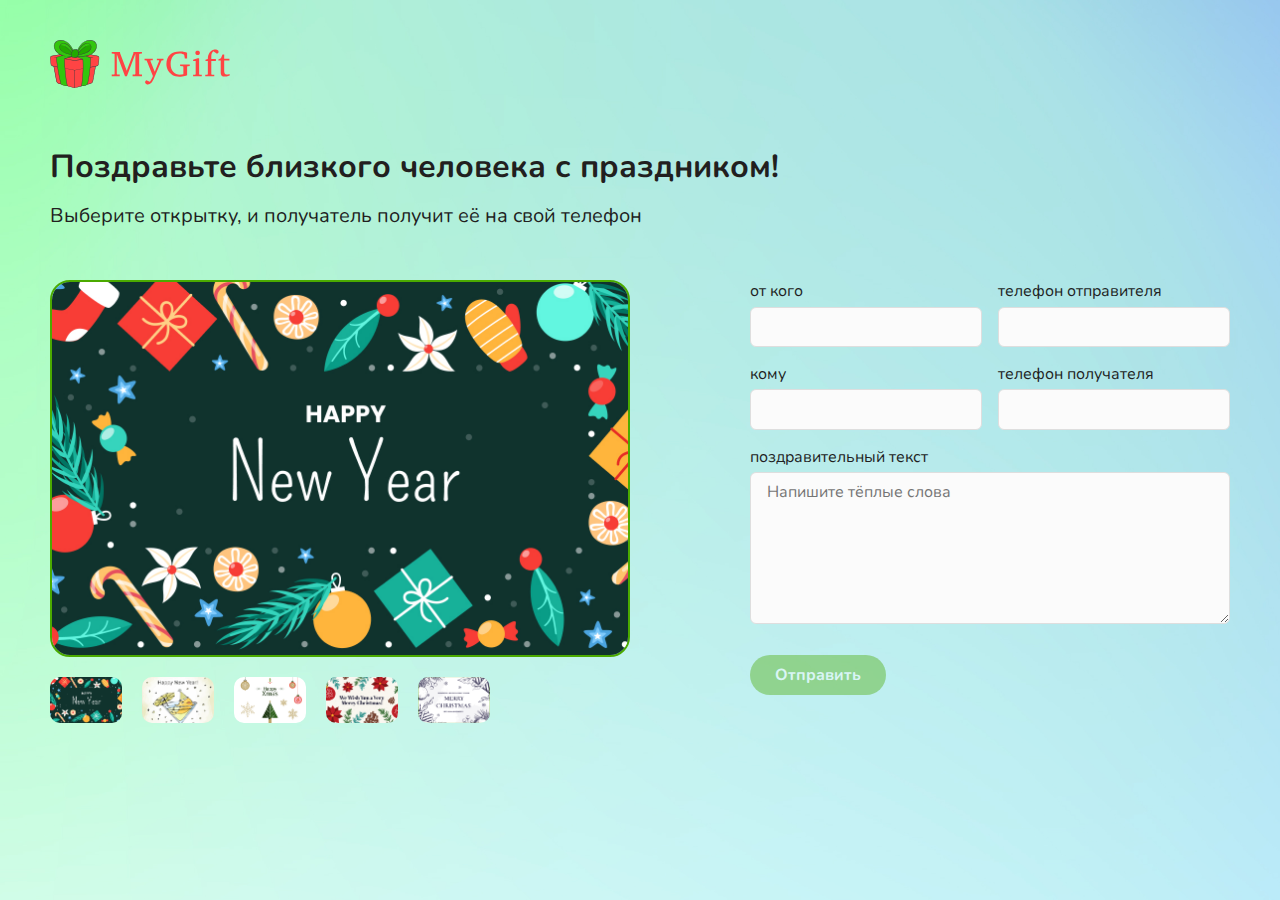
==== index.html @ 2592b5cb "first commit" ====
<!DOCTYPE html>
<html lang="ru">

<head>
  <meta charset="UTF-8">
  <meta name="viewport" content="width=device-width, initial-scale=1.0">

  <link rel="apple-touch-icon" sizes="180x180" href="./img/favicons/apple-touch-icon.png">
  <link rel="icon" type="image/png" sizes="32x32" href="./img/favicons/favicon-32x32.png">
  <link rel="icon" type="image/png" sizes="16x16" href="./img/favicons/favicon-16x16.png">
  <link rel="manifest" href="./img/favicons/site.webmanifest">
  <link rel="mask-icon" href="./img/favicons/safari-pinned-tab.svg" color="#5bbad5">
  <link rel="shortcut icon" href="./img/favicons/favicon.ico">
  <meta name="msapplication-TileColor" content="#da532c">
  <meta name="msapplication-config" content="./img/favicons/browserconfig.xml">
  <meta name="theme-color" content="#ffffff">

  <title>MyGift</title>

  <link href="./libs/swiper/swiper-bundle.min.css" rel="stylesheet">
  <link href="./css/index.css" rel="stylesheet">

  <script src="./libs/swiper/swiper-bundle.min.js" defer></script>
</head>

<body class="body body_gift">
  <header class="header">
    <div class="container">
      <img class="header__logo" src="./img/logo.svg" alt="Логотип проекта MyGift" width="180" height="48">
    </div>
  </header>

  <main class="main-content">
    <section class="gift">
      <div class="container">
        <h1 class="gift__title">Поздравьте близкого человека с праздником!</h1>

        <p class="gift__description">Выберите открытку, и получатель получит её на свой телефон</p>

        <div class="gift__wrapper">
          <div class="gift__card">
            <!-- Основной слайдер -->
            <div class="gift__slider gift__slider_card swiper">
              <!-- Движущаяся часть слайдера -->
              <div class="gift__wrapper swiper-wrapper">
                <!-- Слайд -->
                <div class="gift__card-slide swiper-slide">
                  <img class="gift__card-image" src="./img/cards/card-01.jpg" alt="Открытка № 1">
                </div>
                <div class="gift__card-slide swiper-slide">
                  <img class="gift__card-image" src="./img/cards/card-02.jpg" alt="Открытка № 2">
                </div>
                <div class="gift__card-slide swiper-slide">
                  <img class="gift__card-image" src="./img/cards/card-03.jpg" alt="Открытка № 3">
                </div>
                <div class="gift__card-slide swiper-slide">
                  <img class="gift__card-image" src="./img/cards/card-04.jpg" alt="Открытка № 4">
                </div>
                <div class="gift__card-slide swiper-slide">
                  <img class="gift__card-image" src="./img/cards/card-05.jpg" alt="Открытка № 5">
                </div>
              </div>
            </div>
            
            <!-- Слайдер с миниатюрами -->
            <div class="gift__slider gift__slider_thubms swiper">
              <!-- Движущаяся часть слайдера -->
              <div class="gift__wrapper swiper-wrapper">
                <!-- Слайд -->
                <div class="gift__thumb-slide swiper-slide">
                  <img class="gift__thumb-image" src="./img/cards/card-01.jpg" alt="Открытка № 1">
                </div>
                <div class="gift__thumb-slide swiper-slide">
                  <img class="gift__thumb-image" src="./img/cards/card-02.jpg" alt="Открытка № 2">
                </div>
                <div class="gift__thumb-slide swiper-slide">
                  <img class="gift__thumb-image" src="./img/cards/card-03.jpg" alt="Открытка № 3">
                </div>
                <div class="gift__thumb-slide swiper-slide">
                  <img class="gift__thumb-image" src="./img/cards/card-04.jpg" alt="Открытка № 4">
                </div>
                <div class="gift__thumb-slide swiper-slide">
                  <img class="gift__thumb-image" src="./img/cards/card-05.jpg" alt="Открытка № 5">
                </div>
              </div>
            </div>            
          </div>

          <form class="gift__form form">
            <label class="form__label">
              <span class="form__label-text">от кого</span>
              <input class="form__field" type="text" name="sender_name">
            </label>
            <label class="form__label">
              <span class="form__label-text">телефон отправителя</span>
              <input class="form__field" type="text" name="sender_phone">
            </label>
            <label class="form__label">
              <span class="form__label-text">кому</span>
              <input class="form__field" type="text" name="recipient_name">
            </label>
            <label class="form__label">
              <span class="form__label-text">телефон получателя</span>
              <input class="form__field" type="text" name="recipient_phone">
            </label>
            <label class="form__label form__label_textarea">
              <span class="form__label-text">поздравительный текст</span>
              <textarea class="form__field form__field_textarea" name="message" rows="6" placeholder="Напишите тёплые слова"></textarea>
            </label>

            <button class="form__btn" type="submit" disabled>Отправить</button>
          </form>
        </div>
      </div>
    </section>
  </main>
</body>

</html>
---- css/index.css ----
@charset "UTF-8";
/*! normalize.css v8.0.1 | MIT License | github.com/necolas/normalize.css */
/* Document
   ========================================================================== */
/**
 * 1. Correct the line height in all browsers.
 * 2. Prevent adjustments of font size after orientation changes in iOS.
 */
html {
  line-height: 1.15; /* 1 */
  -webkit-text-size-adjust: 100%; /* 2 */
}

/* Sections
   ========================================================================== */
/**
 * Remove the margin in all browsers.
 */
body {
  margin: 0;
}

/**
 * Render the `main` element consistently in IE.
 */
main {
  display: block;
}

/**
 * Correct the font size and margin on `h1` elements within `section` and
 * `article` contexts in Chrome, Firefox, and Safari.
 */
h1 {
  font-size: 2em;
  margin: 0.67em 0;
}

/* Grouping content
   ========================================================================== */
/**
 * 1. Add the correct box sizing in Firefox.
 * 2. Show the overflow in Edge and IE.
 */
hr {
  -webkit-box-sizing: content-box;
          box-sizing: content-box; /* 1 */
  height: 0; /* 1 */
  overflow: visible; /* 2 */
}

/**
 * 1. Correct the inheritance and scaling of font size in all browsers.
 * 2. Correct the odd `em` font sizing in all browsers.
 */
pre {
  font-family: monospace, monospace; /* 1 */
  font-size: 1em; /* 2 */
}

/* Text-level semantics
   ========================================================================== */
/**
 * Remove the gray background on active links in IE 10.
 */
a {
  background-color: transparent;
}

/**
 * 1. Remove the bottom border in Chrome 57-
 * 2. Add the correct text decoration in Chrome, Edge, IE, Opera, and Safari.
 */
abbr[title] {
  border-bottom: none; /* 1 */
  text-decoration: underline; /* 2 */
  -webkit-text-decoration: underline dotted;
          text-decoration: underline dotted; /* 2 */
}

/**
 * Add the correct font weight in Chrome, Edge, and Safari.
 */
b,
strong {
  font-weight: bolder;
}

/**
 * 1. Correct the inheritance and scaling of font size in all browsers.
 * 2. Correct the odd `em` font sizing in all browsers.
 */
code,
kbd,
samp {
  font-family: monospace, monospace; /* 1 */
  font-size: 1em; /* 2 */
}

/**
 * Add the correct font size in all browsers.
 */
small {
  font-size: 80%;
}

/**
 * Prevent `sub` and `sup` elements from affecting the line height in
 * all browsers.
 */
sub,
sup {
  font-size: 75%;
  line-height: 0;
  position: relative;
  vertical-align: baseline;
}

sub {
  bottom: -0.25em;
}

sup {
  top: -0.5em;
}

/* Embedded content
   ========================================================================== */
/**
 * Remove the border on images inside links in IE 10.
 */
img {
  border-style: none;
}

/* Forms
   ========================================================================== */
/**
 * 1. Change the font styles in all browsers.
 * 2. Remove the margin in Firefox and Safari.
 */
button,
input,
optgroup,
select,
textarea {
  font-family: inherit; /* 1 */
  font-size: 100%; /* 1 */
  line-height: 1.15; /* 1 */
  margin: 0; /* 2 */
}

/**
 * Show the overflow in IE.
 * 1. Show the overflow in Edge.
 */
button,
input { /* 1 */
  overflow: visible;
}

/**
 * Remove the inheritance of text transform in Edge, Firefox, and IE.
 * 1. Remove the inheritance of text transform in Firefox.
 */
button,
select { /* 1 */
  text-transform: none;
}

/**
 * Correct the inability to style clickable types in iOS and Safari.
 */
button,
[type=button],
[type=reset],
[type=submit] {
  -webkit-appearance: button;
}

/**
 * Remove the inner border and padding in Firefox.
 */
button::-moz-focus-inner,
[type=button]::-moz-focus-inner,
[type=reset]::-moz-focus-inner,
[type=submit]::-moz-focus-inner {
  border-style: none;
  padding: 0;
}

/**
 * Restore the focus styles unset by the previous rule.
 */
button:-moz-focusring,
[type=button]:-moz-focusring,
[type=reset]:-moz-focusring,
[type=submit]:-moz-focusring {
  outline: 1px dotted ButtonText;
}

/**
 * Correct the padding in Firefox.
 */
fieldset {
  padding: 0.35em 0.75em 0.625em;
}

/**
 * 1. Correct the text wrapping in Edge and IE.
 * 2. Correct the color inheritance from `fieldset` elements in IE.
 * 3. Remove the padding so developers are not caught out when they zero out
 *    `fieldset` elements in all browsers.
 */
legend {
  -webkit-box-sizing: border-box;
          box-sizing: border-box; /* 1 */
  color: inherit; /* 2 */
  display: table; /* 1 */
  max-width: 100%; /* 1 */
  padding: 0; /* 3 */
  white-space: normal; /* 1 */
}

/**
 * Add the correct vertical alignment in Chrome, Firefox, and Opera.
 */
progress {
  vertical-align: baseline;
}

/**
 * Remove the default vertical scrollbar in IE 10+.
 */
textarea {
  overflow: auto;
}

/**
 * 1. Add the correct box sizing in IE 10.
 * 2. Remove the padding in IE 10.
 */
[type=checkbox],
[type=radio] {
  -webkit-box-sizing: border-box;
          box-sizing: border-box; /* 1 */
  padding: 0; /* 2 */
}

/**
 * Correct the cursor style of increment and decrement buttons in Chrome.
 */
[type=number]::-webkit-inner-spin-button,
[type=number]::-webkit-outer-spin-button {
  height: auto;
}

/**
 * 1. Correct the odd appearance in Chrome and Safari.
 * 2. Correct the outline style in Safari.
 */
[type=search] {
  -webkit-appearance: textfield; /* 1 */
  outline-offset: -2px; /* 2 */
}

/**
 * Remove the inner padding in Chrome and Safari on macOS.
 */
[type=search]::-webkit-search-decoration {
  -webkit-appearance: none;
}

/**
 * 1. Correct the inability to style clickable types in iOS and Safari.
 * 2. Change font properties to `inherit` in Safari.
 */
::-webkit-file-upload-button {
  -webkit-appearance: button; /* 1 */
  font: inherit; /* 2 */
}

/* Interactive
   ========================================================================== */
/*
 * Add the correct display in Edge, IE 10+, and Firefox.
 */
details {
  display: block;
}

/*
 * Add the correct display in all browsers.
 */
summary {
  display: list-item;
}

/* Misc
   ========================================================================== */
/**
 * Add the correct display in IE 10+.
 */
template {
  display: none;
}

/**
 * Add the correct display in IE 10.
 */
[hidden] {
  display: none;
}

/* nunito-regular - cyrillic_latin */
@font-face {
  font-display: swap; /* Check https://developer.mozilla.org/en-US/docs/Web/CSS/@font-face/font-display for other options. */
  font-family: "Nunito";
  font-style: normal;
  font-weight: 400;
  src: url("../fonts/nunito-v26-cyrillic_latin-regular.woff2") format("woff2"); /* Chrome 36+, Opera 23+, Firefox 39+, Safari 12+, iOS 10+ */
}
/* nunito-700 - cyrillic_latin */
@font-face {
  font-display: swap; /* Check https://developer.mozilla.org/en-US/docs/Web/CSS/@font-face/font-display for other options. */
  font-family: "Nunito";
  font-style: normal;
  font-weight: 700;
  src: url("../fonts/nunito-v26-cyrillic_latin-700.woff2") format("woff2"); /* Chrome 36+, Opera 23+, Firefox 39+, Safari 12+, iOS 10+ */
}
html {
  position: relative;
  -webkit-box-sizing: border-box;
          box-sizing: border-box;
}

*,
*::before,
*::after {
  -webkit-box-sizing: inherit;
          box-sizing: inherit;
}

body {
  position: relative;
  overflow-x: hidden;
  min-width: 320px;
  min-height: 100vh;
  display: -webkit-box;
  display: -ms-flexbox;
  display: flex;
  -webkit-box-orient: vertical;
  -webkit-box-direction: normal;
      -ms-flex-direction: column;
          flex-direction: column;
  font-family: "Nunito", sans-serif;
  font-weight: 400;
  font-size: 16px;
  line-height: 1.4;
  color: #221f1f;
  -webkit-font-smoothing: antialiased;
  -moz-osx-font-smoothing: grayscale;
  text-rendering: optimizeLegibility;
  -webkit-tap-highlight-color: rgba(0, 0, 0, 0);
  -webkit-tap-highlight-color: transparent;
}

main {
  -webkit-box-flex: 1;
      -ms-flex-positive: 1;
          flex-grow: 1;
}

img,
svg {
  display: block;
  max-width: 100%;
  height: auto;
}

svg {
  max-height: 100%;
}

button {
  padding: 0;
  cursor: pointer;
  border: none;
  background-color: transparent;
}

a {
  text-decoration: none;
  color: inherit;
}

ul {
  list-style: none;
  padding: 0;
  margin: 0;
}

h1,
h2,
h3,
p,
figure,
fieldset {
  margin: 0;
}

iframe {
  border: none;
}

/*
Доступно скрываю элементы
*/
.visually-hidden {
  position: fixed;
  -webkit-transform: scale(0);
      -ms-transform: scale(0);
          transform: scale(0);
}

/*
Пример контейнера

Если контейнер 1180px по макету,
то для max-width прибавляем паддинги 30px*2, 
в итоге 1240px
Чтобы контент не прижимался к краям экрана
*/
.container {
  --container-padding: 40px;
  --container-width: 1180px;
  max-width: calc(var(--container-width) + var(--container-padding) * 2);
  padding: 0 var(--container-padding);
  margin: 0 auto;
}

.body_gift {
  background-image: url("../img/bg-gift.jpg");
  background-size: cover;
  background-repeat: no-repeat;
}
.body_congratulation {
  background-image: url("../img/bg-greeting.jpg");
  background-size: cover;
  background-repeat: no-repeat;
}

.header {
  padding: 40px 0;
}
.header__logo {
  width: 180px;
}

.gift {
  padding: 20px 0 80px;
}
.gift__title {
  font-size: 32px;
  font-weight: 700;
  line-height: 120%;
  margin-bottom: 16px;
}
.gift__description {
  font-size: 20px;
  font-weight: 400;
  line-height: 140%;
  margin-bottom: 50px;
}
.gift__wrapper {
  display: -webkit-box;
  display: -ms-flexbox;
  display: flex;
  -webkit-box-pack: justify;
      -ms-flex-pack: justify;
          justify-content: space-between;
  -webkit-box-align: start;
      -ms-flex-align: start;
          align-items: flex-start;
  gap: 20px;
}
.gift__card {
  -ms-flex-preferred-size: 580px;
      flex-basis: 580px;
  display: -webkit-box;
  display: -ms-flexbox;
  display: flex;
  -webkit-box-orient: vertical;
  -webkit-box-direction: normal;
      -ms-flex-direction: column;
          flex-direction: column;
  gap: 20px;
}
.gift__slider_thubms {
  margin-left: 0;
}
.gift__card-slide {
  max-width: 576px;
}
.gift__card-image {
  border: 2px solid #4BAA00;
  border-radius: 20px;
}
.gift__thumb-slide {
  max-width: 72px;
}
.gift__thumb-image {
  border-radius: 10px;
}
.gift__form {
  -ms-flex-preferred-size: 480px;
      flex-basis: 480px;
}

.form {
  display: grid;
  grid-template-columns: repeat(2, 1fr);
  gap: 16px;
}
.form__label_textarea {
  grid-column: 1/-1;
  margin-bottom: 8px;
}
.form__label-text {
  display: block;
  margin-bottom: 4px;
}
.form__field {
  width: 100%;
  line-height: 140%;
  padding: 8px 16px;
  outline: none;
  border-radius: 6px;
  border: 1px solid #dedede;
  background: #fbfbfb;
}
.form__field:hover, .form__field:focus, .form__field:focus-visible {
  border-color: #999;
}
.form__field_textarea {
  resize: vertical;
}
.form__btn {
  justify-self: start;
  color: #fff;
  text-align: center;
  font-weight: 700;
  padding: 8px 24px;
  border-radius: 32px;
  border: 1px solid transparent;
  background-color: #4baa00;
  line-height: 140%;
  outline: none;
  -webkit-transition: background-color 0.3s;
  transition: background-color 0.3s;
}
.form__btn:hover {
  background-color: #58c601;
}
.form__btn:focus {
  border-color: #58c601;
  background-color: #4baa00;
}
.form__btn:focus-visible {
  border-color: #58c601;
  background-color: #4baa00;
}
.form__btn:disabled {
  opacity: 0.4;
  pointer-events: none;
  -webkit-user-select: none;
     -moz-user-select: none;
      -ms-user-select: none;
          user-select: none;
}
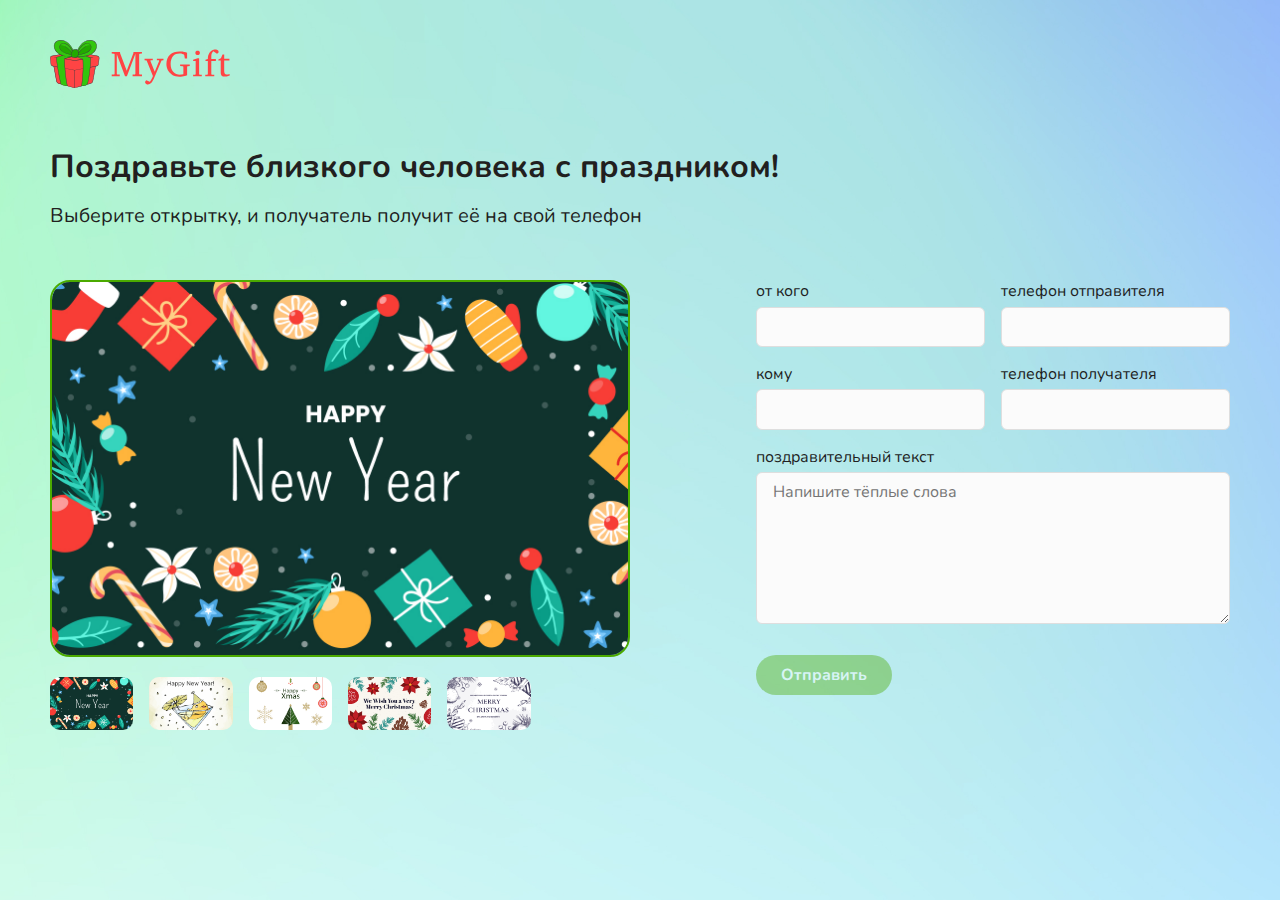
==== commit a0a4f342: "Стили и адаптив" ====
--- a/index.html
+++ b/index.html
@@ -21,6 +21,7 @@
   <link href="./css/index.css" rel="stylesheet">
 
   <script src="./libs/swiper/swiper-bundle.min.js" defer></script>
+  <script src="./js/index.js" defer></script>
 </head>
 
 <body class="body body_gift">
@@ -42,7 +43,7 @@
             <!-- Основной слайдер -->
             <div class="gift__slider gift__slider_card swiper">
               <!-- Движущаяся часть слайдера -->
-              <div class="gift__wrapper swiper-wrapper">
+              <div class="swiper-wrapper">
                 <!-- Слайд -->
                 <div class="gift__card-slide swiper-slide">
                   <img class="gift__card-image" src="./img/cards/card-01.jpg" alt="Открытка № 1">
@@ -61,11 +62,11 @@
                 </div>
               </div>
             </div>
-            
+
             <!-- Слайдер с миниатюрами -->
-            <div class="gift__slider gift__slider_thubms swiper">
+            <div thumbsSlider="" class="gift__slider gift__slider_thumbs swiper">
               <!-- Движущаяся часть слайдера -->
-              <div class="gift__wrapper swiper-wrapper">
+              <div class="gift__thumb-wrapper swiper-wrapper">
                 <!-- Слайд -->
                 <div class="gift__thumb-slide swiper-slide">
                   <img class="gift__thumb-image" src="./img/cards/card-01.jpg" alt="Открытка № 1">
@@ -83,7 +84,7 @@
                   <img class="gift__thumb-image" src="./img/cards/card-05.jpg" alt="Открытка № 5">
                 </div>
               </div>
-            </div>            
+            </div>
           </div>
 
           <form class="gift__form form">
@@ -105,7 +106,8 @@
             </label>
             <label class="form__label form__label_textarea">
               <span class="form__label-text">поздравительный текст</span>
-              <textarea class="form__field form__field_textarea" name="message" rows="6" placeholder="Напишите тёплые слова"></textarea>
+              <textarea class="form__field form__field_textarea" name="message" rows="6"
+                placeholder="Напишите тёплые слова"></textarea>
             </label>
 
             <button class="form__btn" type="submit" disabled>Отправить</button>
--- a/css/index.css
+++ b/css/index.css
@@ -432,33 +432,54 @@
 Чтобы контент не прижимался к краям экрана
 */
 .container {
-  --container-padding: 40px;
+  --container-padding: 30px;
   --container-width: 1180px;
   max-width: calc(var(--container-width) + var(--container-padding) * 2);
   padding: 0 var(--container-padding);
   margin: 0 auto;
 }
+@media (max-width: 540px) {
+  .container {
+    --container-padding: 16px;
+  }
+}
 
 .body_gift {
-  background-image: url("../img/bg-gift.jpg");
-  background-size: cover;
-  background-repeat: no-repeat;
+  background: #b2e8e8 url("../img/bg-gift.jpg") center/cover no-repeat;
 }
 .body_congratulation {
-  background-image: url("../img/bg-greeting.jpg");
-  background-size: cover;
-  background-repeat: no-repeat;
+  background: #fcc5bd url("../img/bg-greeting.jpg") center/cover no-repeat;
 }
 
 .header {
   padding: 40px 0;
 }
+@media (max-width: 1024px) {
+  .header {
+    padding: 32px 0;
+  }
+}
 .header__logo {
   width: 180px;
 }
 
 .gift {
   padding: 20px 0 80px;
+}
+@media (max-width: 1024px) {
+  .gift {
+    padding: 0 0 34px;
+  }
+}
+@media (max-width: 920px) {
+  .gift {
+    padding-bottom: 50px;
+  }
+}
+@media (max-width: 540px) {
+  .gift {
+    padding-top: 24px;
+  }
 }
 .gift__title {
   font-size: 32px;
@@ -466,11 +487,22 @@
   line-height: 120%;
   margin-bottom: 16px;
 }
+@media (max-width: 1024px) {
+  .gift__title {
+    font-size: 28px;
+    margin-bottom: 12px;
+  }
+}
 .gift__description {
   font-size: 20px;
   font-weight: 400;
-  line-height: 140%;
   margin-bottom: 50px;
+}
+@media (max-width: 1024px) {
+  .gift__description {
+    font-size: 16px;
+    margin-bottom: 32px;
+  }
 }
 .gift__wrapper {
   display: -webkit-box;
@@ -482,45 +514,85 @@
   -webkit-box-align: start;
       -ms-flex-align: start;
           align-items: flex-start;
-  gap: 20px;
+  gap: 50px 20px;
+}
+@media (max-width: 920px) {
+  .gift__wrapper {
+    -webkit-box-orient: vertical;
+    -webkit-box-direction: normal;
+        -ms-flex-direction: column;
+            flex-direction: column;
+    -webkit-box-align: stretch;
+        -ms-flex-align: stretch;
+            align-items: stretch;
+  }
 }
 .gift__card {
-  -ms-flex-preferred-size: 580px;
-      flex-basis: 580px;
-  display: -webkit-box;
-  display: -ms-flexbox;
-  display: flex;
-  -webkit-box-orient: vertical;
-  -webkit-box-direction: normal;
-      -ms-flex-direction: column;
-          flex-direction: column;
-  gap: 20px;
-}
-.gift__slider_thubms {
+  max-width: 580px;
+}
+@media (max-width: 1024px) {
+  .gift__card {
+    max-width: 464px;
+  }
+}
+.gift__slider_card {
+  margin-bottom: 20px;
+}
+@media (max-width: 1024px) {
+  .gift__slider_card {
+    margin-bottom: 12px;
+  }
+}
+.gift__slider_thumbs {
   margin-left: 0;
 }
 .gift__card-slide {
-  max-width: 576px;
-}
-.gift__card-image {
-  border: 2px solid #4BAA00;
   border-radius: 20px;
+  border: 2px solid transparent;
+  overflow: hidden;
+  -webkit-box-sizing: border-box;
+          box-sizing: border-box;
+}
+.gift__card-slide.swiper-slide-active {
+  border-color: #4baa00;
 }
 .gift__thumb-slide {
-  max-width: 72px;
-}
-.gift__thumb-image {
   border-radius: 10px;
+  overflow: hidden;
+}
+@media (max-width: 540px) {
+  .gift__thumb-slide {
+    border-radius: 4px;
+  }
 }
 .gift__form {
-  -ms-flex-preferred-size: 480px;
-      flex-basis: 480px;
+  max-width: 480px;
+}
+@media (max-width: 920px) {
+  .gift__form {
+    max-width: none;
+    width: 100%;
+  }
 }
 
 .form {
   display: grid;
   grid-template-columns: repeat(2, 1fr);
   gap: 16px;
+  justify-items: start;
+}
+@media (max-width: 1024px) {
+  .form {
+    gap: 12px;
+  }
+}
+@media (max-width: 540px) {
+  .form {
+    grid-template-columns: 1fr;
+  }
+}
+.form__label {
+  width: 100%;
 }
 .form__label_textarea {
   grid-column: 1/-1;
@@ -532,29 +604,29 @@
 }
 .form__field {
   width: 100%;
-  line-height: 140%;
+  font: inherit;
   padding: 8px 16px;
   outline: none;
   border-radius: 6px;
   border: 1px solid #dedede;
-  background: #fbfbfb;
-}
-.form__field:hover, .form__field:focus, .form__field:focus-visible {
+  background-color: #fbfbfb;
+}
+.form__field:hover, .form__field:active, .form__field:focus-visible {
   border-color: #999;
 }
 .form__field_textarea {
   resize: vertical;
+  min-height: 150px;
 }
 .form__btn {
-  justify-self: start;
   color: #fff;
   text-align: center;
   font-weight: 700;
+  line-height: 140%;
   padding: 8px 24px;
   border-radius: 32px;
   border: 1px solid transparent;
   background-color: #4baa00;
-  line-height: 140%;
   outline: none;
   -webkit-transition: background-color 0.3s;
   transition: background-color 0.3s;
@@ -569,6 +641,11 @@
 .form__btn:focus-visible {
   border-color: #58c601;
   background-color: #4baa00;
+}
+.form__btn:active {
+  -webkit-transform: translate(2px, 2px);
+      -ms-transform: translate(2px, 2px);
+          transform: translate(2px, 2px);
 }
 .form__btn:disabled {
   opacity: 0.4;
@@ -577,4 +654,121 @@
      -moz-user-select: none;
       -ms-user-select: none;
           user-select: none;
+}
+
+.congratulation {
+  padding: 20px 0 80px;
+}
+@media (max-width: 1024px) {
+  .congratulation {
+    padding: 0 0 34px;
+  }
+}
+@media (max-width: 920px) {
+  .congratulation {
+    padding-bottom: 50px;
+  }
+}
+@media (max-width: 540px) {
+  .congratulation {
+    padding-top: 8px;
+  }
+}
+.congratulation__title {
+  font-size: 32px;
+  font-weight: 700;
+  line-height: 120%;
+  text-align: center;
+  margin-bottom: 16px;
+}
+.congratulation__title:last-child {
+  margin-bottom: 0;
+}
+@media (max-width: 1024px) {
+  .congratulation__title {
+    font-size: 28px;
+    margin-bottom: 12px;
+  }
+}
+.congratulation__description {
+  font-size: 20px;
+  font-weight: 400;
+  text-align: center;
+  margin-bottom: 50px;
+}
+.congratulation__description:last-child {
+  margin-bottom: 0;
+}
+@media (max-width: 1024px) {
+  .congratulation__description {
+    font-size: 16px;
+    margin-bottom: 30px;
+  }
+}
+.card__inner {
+  position: relative;
+  max-width: 580px;
+  margin: 0 auto;
+  -webkit-perspective: 1000px;
+          perspective: 1000px;
+}
+.card__front, .card__back {
+  border-radius: 20px;
+  overflow: hidden;
+  background-color: #fff;
+  width: 580px;
+  max-width: 100%;
+  aspect-ratio: 580/375;
+  -webkit-transition: -webkit-transform 1s;
+  transition: -webkit-transform 1s;
+  transition: transform 1s;
+  transition: transform 1s, -webkit-transform 1s;
+}
+.card__back {
+  padding: 32px;
+}
+@media (max-width: 540px) {
+  .card__back {
+    padding: 24px;
+    aspect-ratio: unset;
+  }
+}
+.card__title {
+  color: #f44;
+  font-size: 28px;
+  font-weight: 700;
+  line-height: 120%;
+  margin-bottom: 24px;
+}
+@media (max-width: 540px) {
+  .card__title {
+    font-size: 20px;
+    margin-bottom: 12px;
+  }
+}
+.card__contacts {
+  display: grid;
+  grid-template-columns: 54px 1fr;
+  justify-items: start;
+  gap: 8px 16px;
+  margin-bottom: 24px;
+}
+.card__contacts:last-child {
+  margin-bottom: 0;
+}
+@media (max-width: 540px) {
+  .card__contacts {
+    margin-bottom: 12px;
+  }
+}
+.card__subtitle {
+  opacity: 0.3;
+}
+.card__message {
+  font-size: 20px;
+}
+@media (max-width: 540px) {
+  .card__message {
+    font-size: 16px;
+  }
 }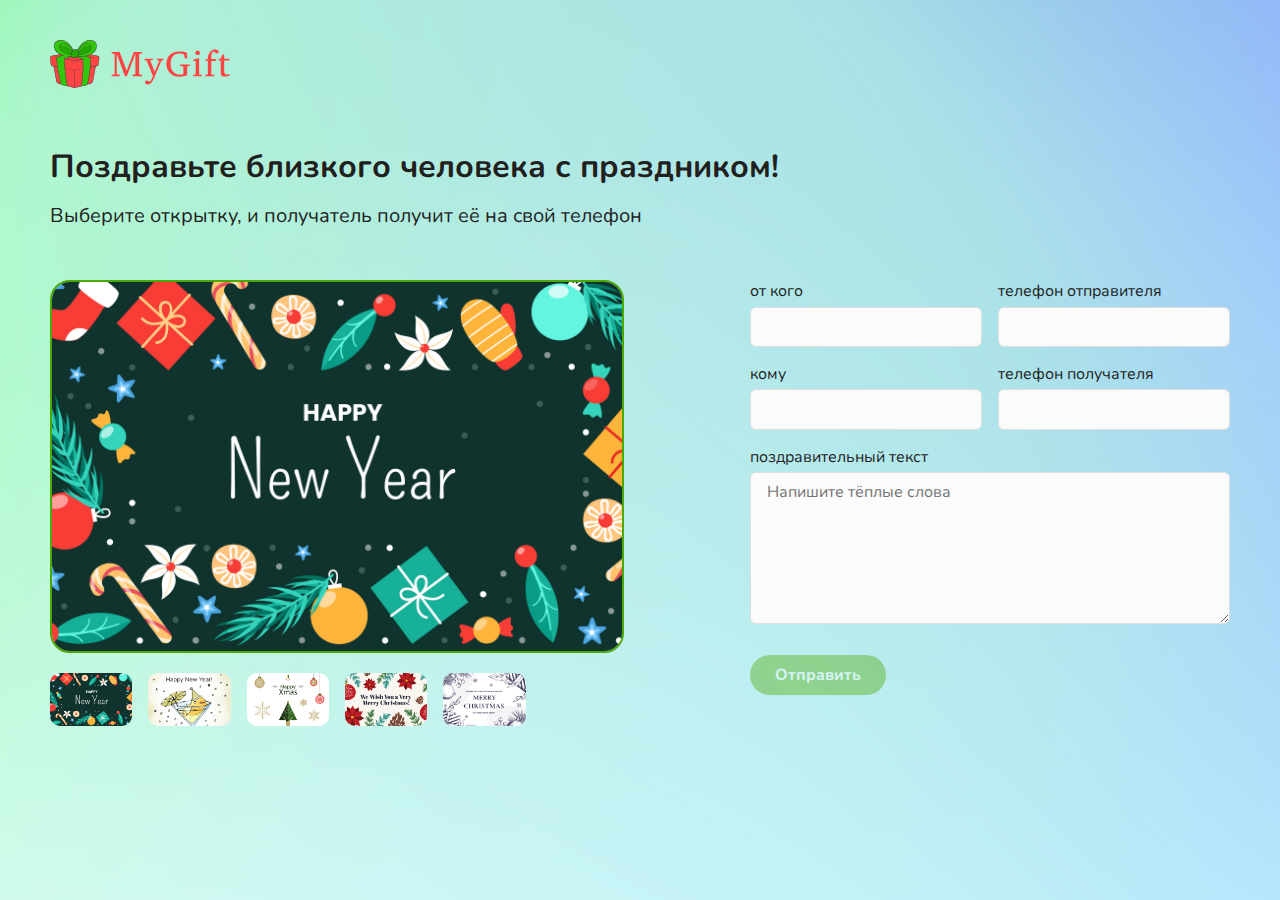
==== commit 05631a2f: "adaptive, scrollbar for thumbs slider" ====
--- a/index.html
+++ b/index.html
@@ -66,7 +66,7 @@
             <!-- Слайдер с миниатюрами -->
             <div thumbsSlider="" class="gift__slider gift__slider_thumbs swiper">
               <!-- Движущаяся часть слайдера -->
-              <div class="gift__thumb-wrapper swiper-wrapper">
+              <div class="swiper-wrapper">
                 <!-- Слайд -->
                 <div class="gift__thumb-slide swiper-slide">
                   <img class="gift__thumb-image" src="./img/cards/card-01.jpg" alt="Открытка № 1">
@@ -84,6 +84,8 @@
                   <img class="gift__thumb-image" src="./img/cards/card-05.jpg" alt="Открытка № 5">
                 </div>
               </div>
+              <!-- If we need scrollbar -->
+              <div class="swiper-scrollbar"></div>
             </div>
           </div>
 
--- a/css/index.css
+++ b/css/index.css
@@ -432,12 +432,17 @@
 Чтобы контент не прижимался к краям экрана
 */
 .container {
-  --container-padding: 30px;
+  --container-padding: 40px;
   --container-width: 1180px;
   max-width: calc(var(--container-width) + var(--container-padding) * 2);
   padding: 0 var(--container-padding);
   margin: 0 auto;
 }
+@media (max-width: 980px) {
+  .container {
+    --container-padding: 44px;
+  }
+}
 @media (max-width: 540px) {
   .container {
     --container-padding: 16px;
@@ -454,9 +459,14 @@
 .header {
   padding: 40px 0;
 }
-@media (max-width: 1024px) {
+@media (max-width: 1080px) {
   .header {
-    padding: 32px 0;
+    padding: 32px 0 16px;
+  }
+}
+@media (max-width: 540px) {
+  .header {
+    padding-top: 24px;
   }
 }
 .header__logo {
@@ -466,12 +476,12 @@
 .gift {
   padding: 20px 0 80px;
 }
-@media (max-width: 1024px) {
+@media (max-width: 1080px) {
   .gift {
-    padding: 0 0 34px;
-  }
-}
-@media (max-width: 920px) {
+    padding: 16px 0 34px;
+  }
+}
+@media (max-width: 980px) {
   .gift {
     padding-bottom: 50px;
   }
@@ -487,7 +497,7 @@
   line-height: 120%;
   margin-bottom: 16px;
 }
-@media (max-width: 1024px) {
+@media (max-width: 1080px) {
   .gift__title {
     font-size: 28px;
     margin-bottom: 12px;
@@ -498,7 +508,7 @@
   font-weight: 400;
   margin-bottom: 50px;
 }
-@media (max-width: 1024px) {
+@media (max-width: 1080px) {
   .gift__description {
     font-size: 16px;
     margin-bottom: 32px;
@@ -516,7 +526,7 @@
           align-items: flex-start;
   gap: 50px 20px;
 }
-@media (max-width: 920px) {
+@media (max-width: 980px) {
   .gift__wrapper {
     -webkit-box-orient: vertical;
     -webkit-box-direction: normal;
@@ -529,16 +539,18 @@
 }
 .gift__card {
   max-width: 580px;
-}
-@media (max-width: 1024px) {
+  width: calc(50% - 16px);
+}
+@media (max-width: 1080px) {
   .gift__card {
+    width: auto;
     max-width: 464px;
   }
 }
 .gift__slider_card {
   margin-bottom: 20px;
 }
-@media (max-width: 1024px) {
+@media (max-width: 1080px) {
   .gift__slider_card {
     margin-bottom: 12px;
   }
@@ -567,11 +579,16 @@
 }
 .gift__form {
   max-width: 480px;
-}
-@media (max-width: 920px) {
+  width: 100%;
+}
+@media (max-width: 1080px) {
+  .gift__form {
+    max-width: 384px;
+  }
+}
+@media (max-width: 980px) {
   .gift__form {
     max-width: none;
-    width: 100%;
   }
 }
 
@@ -581,7 +598,7 @@
   gap: 16px;
   justify-items: start;
 }
-@media (max-width: 1024px) {
+@media (max-width: 1080px) {
   .form {
     gap: 12px;
   }
@@ -601,6 +618,7 @@
 .form__label-text {
   display: block;
   margin-bottom: 4px;
+  white-space: nowrap;
 }
 .form__field {
   width: 100%;
@@ -705,32 +723,58 @@
     margin-bottom: 30px;
   }
 }
-.card__inner {
+.congratulation__card {
+  margin: 0 auto;
+}
+
+.card {
   position: relative;
-  max-width: 580px;
-  margin: 0 auto;
+  width: 580px;
+  height: 375px;
   -webkit-perspective: 1000px;
           perspective: 1000px;
 }
+@media (max-width: 540px) {
+  .card {
+    width: 100%;
+    height: auto;
+    aspect-ratio: 580/375;
+  }
+}
+.card__inner {
+  -webkit-transform-style: preserve-3d;
+          transform-style: preserve-3d;
+  -webkit-transition: -webkit-transform 0.5s linear;
+  transition: -webkit-transform 0.5s linear;
+  transition: transform 0.5s linear;
+  transition: transform 0.5s linear, -webkit-transform 0.5s linear;
+  width: 100%;
+  height: 100%;
+}
+.card__inner._rotate {
+  -webkit-transform: rotateY(-180deg);
+          transform: rotateY(-180deg);
+}
 .card__front, .card__back {
+  position: absolute;
+  width: 100%;
+  height: 100%;
+  top: 0;
+  left: 0;
+  -webkit-backface-visibility: hidden;
+          backface-visibility: hidden;
   border-radius: 20px;
   overflow: hidden;
+}
+.card__back {
   background-color: #fff;
-  width: 580px;
-  max-width: 100%;
-  aspect-ratio: 580/375;
-  -webkit-transition: -webkit-transform 1s;
-  transition: -webkit-transform 1s;
-  transition: transform 1s;
-  transition: transform 1s, -webkit-transform 1s;
-}
-.card__back {
   padding: 32px;
+  -webkit-transform: rotateY(180deg);
+          transform: rotateY(180deg);
 }
 @media (max-width: 540px) {
   .card__back {
     padding: 24px;
-    aspect-ratio: unset;
   }
 }
 .card__title {
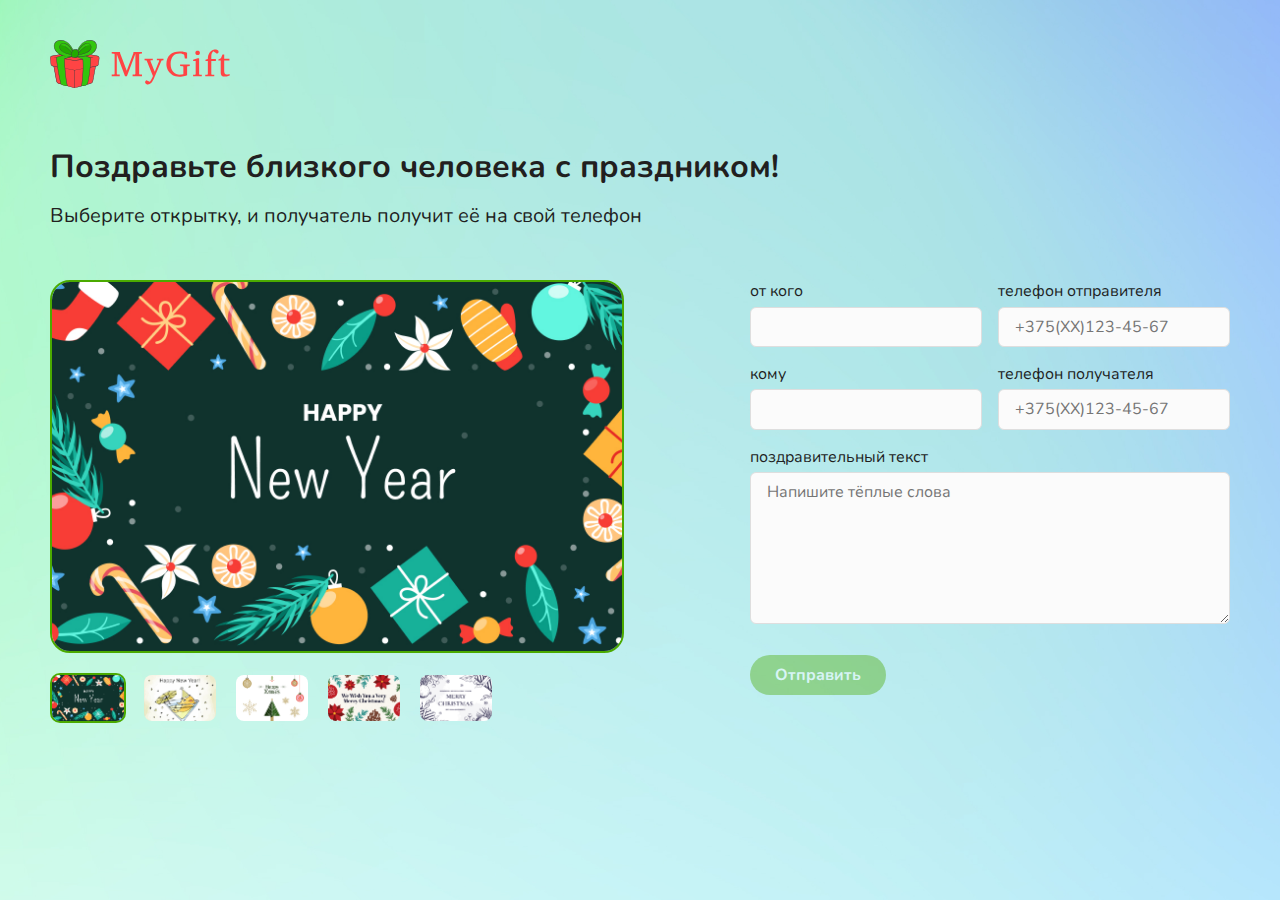
==== commit 21f6c7e6: "Отправка и получение данных" ====
--- a/index.html
+++ b/index.html
@@ -15,12 +15,22 @@
   <meta name="msapplication-config" content="./img/favicons/browserconfig.xml">
   <meta name="theme-color" content="#ffffff">
 
-  <title>MyGift</title>
+  <title>MyGift | Отправить поздравление</title>
 
+  <!-- Swiper slider -->
   <link href="./libs/swiper/swiper-bundle.min.css" rel="stylesheet">
+  <script src="./libs/swiper/swiper-bundle.min.js" defer></script>
+  <!-- Swiper slider -->
+
+  <!-- iMask -->
+  <script src="./libs/iMask/imask.js" defer></script>
+  <!-- iMask -->
+
+  <!-- Validate.js -->
+  <script src="./libs/validatejs/validate.min.js" defer></script>
+  <!-- Validate.js -->
+
   <link href="./css/index.css" rel="stylesheet">
-
-  <script src="./libs/swiper/swiper-bundle.min.js" defer></script>
   <script src="./js/index.js" defer></script>
 </head>
 
@@ -46,19 +56,19 @@
               <div class="swiper-wrapper">
                 <!-- Слайд -->
                 <div class="gift__card-slide swiper-slide">
-                  <img class="gift__card-image" src="./img/cards/card-01.jpg" alt="Открытка № 1">
+                  <img class="gift__card-image" src="./img/cards/card-01.jpg" data-card="card-01" alt="Открытка № 1">
                 </div>
                 <div class="gift__card-slide swiper-slide">
-                  <img class="gift__card-image" src="./img/cards/card-02.jpg" alt="Открытка № 2">
+                  <img class="gift__card-image" src="./img/cards/card-02.jpg" data-card="card-02" alt="Открытка № 2">
                 </div>
                 <div class="gift__card-slide swiper-slide">
-                  <img class="gift__card-image" src="./img/cards/card-03.jpg" alt="Открытка № 3">
+                  <img class="gift__card-image" src="./img/cards/card-03.jpg" data-card="card-03" alt="Открытка № 3">
                 </div>
                 <div class="gift__card-slide swiper-slide">
-                  <img class="gift__card-image" src="./img/cards/card-04.jpg" alt="Открытка № 4">
+                  <img class="gift__card-image" src="./img/cards/card-04.jpg" data-card="card-04" alt="Открытка № 4">
                 </div>
                 <div class="gift__card-slide swiper-slide">
-                  <img class="gift__card-image" src="./img/cards/card-05.jpg" alt="Открытка № 5">
+                  <img class="gift__card-image" src="./img/cards/card-05.jpg" data-card="card-05" alt="Открытка № 5">
                 </div>
               </div>
             </div>
@@ -96,7 +106,7 @@
             </label>
             <label class="form__label">
               <span class="form__label-text">телефон отправителя</span>
-              <input class="form__field" type="text" name="sender_phone">
+              <input class="form__field form__field_phone" type="text" name="sender_phone" placeholder="+375(XX)123-45-67">
             </label>
             <label class="form__label">
               <span class="form__label-text">кому</span>
@@ -104,13 +114,15 @@
             </label>
             <label class="form__label">
               <span class="form__label-text">телефон получателя</span>
-              <input class="form__field" type="text" name="recipient_phone">
+              <input class="form__field form__field_phone" type="text" name="recipient_phone" placeholder="+375(XX)123-45-67">
             </label>
             <label class="form__label form__label_textarea">
               <span class="form__label-text">поздравительный текст</span>
               <textarea class="form__field form__field_textarea" name="message" rows="6"
                 placeholder="Напишите тёплые слова"></textarea>
             </label>
+
+            <input class="form__card" type="hidden" name="card">
 
             <button class="form__btn" type="submit" disabled>Отправить</button>
           </form>
--- a/css/index.css
+++ b/css/index.css
@@ -469,6 +469,12 @@
     padding-top: 24px;
   }
 }
+.header__container {
+  display: -webkit-box;
+  display: -ms-flexbox;
+  display: flex;
+  justify-items: start;
+}
 .header__logo {
   width: 180px;
 }
@@ -558,6 +564,9 @@
 .gift__slider_thumbs {
   margin-left: 0;
 }
+.gift__slider_thumbs .swiper-slide-thumb-active {
+  border-color: #4baa00;
+}
 .gift__card-slide {
   border-radius: 20px;
   border: 2px solid transparent;
@@ -569,11 +578,14 @@
   border-color: #4baa00;
 }
 .gift__thumb-slide {
+  max-width: 72px;
   border-radius: 10px;
   overflow: hidden;
+  border: 2px solid transparent;
 }
 @media (max-width: 540px) {
   .gift__thumb-slide {
+    max-width: 56px;
     border-radius: 4px;
   }
 }
@@ -729,16 +741,16 @@
 
 .card {
   position: relative;
-  width: 580px;
+  width: 100%;
+  max-width: 580px;
   height: 375px;
   -webkit-perspective: 1000px;
           perspective: 1000px;
 }
-@media (max-width: 540px) {
+@media (max-width: 580px) {
   .card {
-    width: 100%;
-    height: auto;
-    aspect-ratio: 580/375;
+    height: calc(64.5833333333vw - 20px);
+    margin-bottom: 20px;
   }
 }
 .card__inner {
@@ -750,6 +762,9 @@
   transition: transform 0.5s linear, -webkit-transform 0.5s linear;
   width: 100%;
   height: 100%;
+}
+.card__inner:not(:last-child) {
+  margin-bottom: 50px;
 }
 .card__inner._rotate {
   -webkit-transform: rotateY(-180deg);
@@ -766,13 +781,17 @@
   border-radius: 20px;
   overflow: hidden;
 }
+.card__front-image {
+  border-radius: 20px;
+  overflow: hidden;
+}
 .card__back {
   background-color: #fff;
   padding: 32px;
   -webkit-transform: rotateY(180deg);
           transform: rotateY(180deg);
 }
-@media (max-width: 540px) {
+@media (max-width: 580px) {
   .card__back {
     padding: 24px;
   }
@@ -784,10 +803,10 @@
   line-height: 120%;
   margin-bottom: 24px;
 }
-@media (max-width: 540px) {
+@media (max-width: 580px) {
   .card__title {
     font-size: 20px;
-    margin-bottom: 12px;
+    margin-bottom: 16px;
   }
 }
 .card__contacts {
@@ -795,23 +814,29 @@
   grid-template-columns: 54px 1fr;
   justify-items: start;
   gap: 8px 16px;
+  color: #000;
   margin-bottom: 24px;
 }
 .card__contacts:last-child {
   margin-bottom: 0;
 }
-@media (max-width: 540px) {
+@media (max-width: 580px) {
   .card__contacts {
-    margin-bottom: 12px;
+    margin-bottom: 0;
   }
 }
 .card__subtitle {
   opacity: 0.3;
 }
+@media (max-width: 580px) {
+  .card__subtitle {
+    opacity: 0.5;
+  }
+}
 .card__message {
   font-size: 20px;
 }
-@media (max-width: 540px) {
+@media (max-width: 580px) {
   .card__message {
     font-size: 16px;
   }
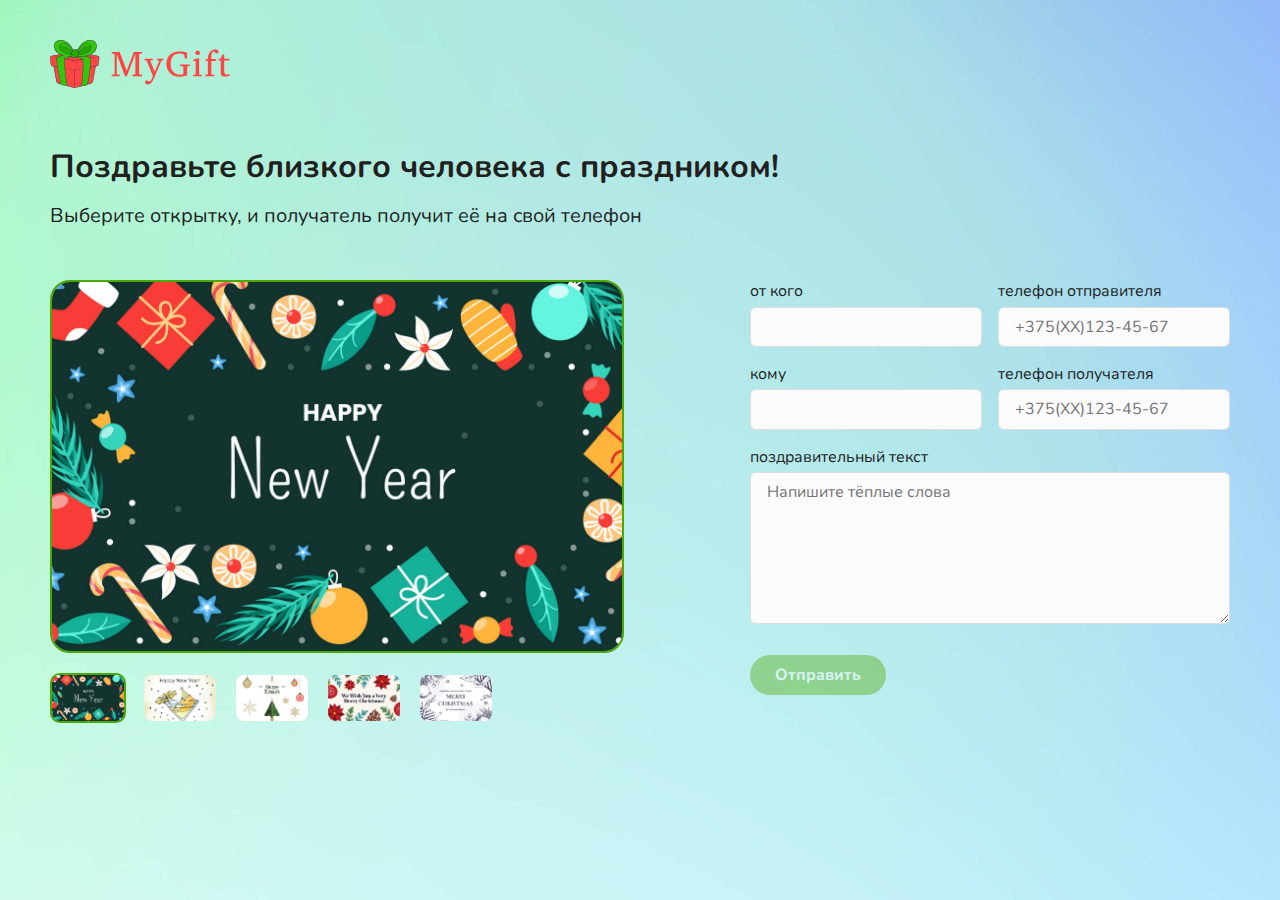
==== commit 78ed79c3: "preloaders" ====
--- a/index.html
+++ b/index.html
@@ -35,6 +35,13 @@
 </head>
 
 <body class="body body_gift">
+  <div class="preload">
+    <div class="spinner">
+      <div class="bounce1"></div>
+      <div class="bounce2"></div>
+      <div class="bounce3"></div>
+    </div>
+  </div>
   <header class="header">
     <div class="container">
       <img class="header__logo" src="./img/logo.svg" alt="Логотип проекта MyGift" width="180" height="48">
@@ -106,7 +113,8 @@
             </label>
             <label class="form__label">
               <span class="form__label-text">телефон отправителя</span>
-              <input class="form__field form__field_phone" type="text" name="sender_phone" placeholder="+375(XX)123-45-67">
+              <input class="form__field form__field_phone" type="text" name="sender_phone"
+                placeholder="+375(XX)123-45-67">
             </label>
             <label class="form__label">
               <span class="form__label-text">кому</span>
@@ -114,7 +122,8 @@
             </label>
             <label class="form__label">
               <span class="form__label-text">телефон получателя</span>
-              <input class="form__field form__field_phone" type="text" name="recipient_phone" placeholder="+375(XX)123-45-67">
+              <input class="form__field form__field_phone" type="text" name="recipient_phone"
+                placeholder="+375(XX)123-45-67">
             </label>
             <label class="form__label form__label_textarea">
               <span class="form__label-text">поздравительный текст</span>
--- a/css/index.css
+++ b/css/index.css
@@ -1,4 +1,75 @@
 @charset "UTF-8";
+/* Preloader */
+.preload {
+  --color: #ff4444;
+  position: fixed;
+  height: 100%;
+  width: 100%;
+  top: 0;
+  left: 0;
+  display: -webkit-box;
+  display: -ms-flexbox;
+  display: flex;
+  -webkit-box-align: center;
+      -ms-flex-align: center;
+          align-items: center;
+  -webkit-box-pack: center;
+      -ms-flex-pack: center;
+          justify-content: center;
+  padding: 14px 32px;
+  margin: auto;
+  background-color: rgb(255, 255, 255);
+  z-index: 99;
+}
+
+.spinner {
+  /* margin: 100px auto; */
+  width: 70px;
+  text-align: center;
+  line-height: 1;
+}
+
+.spinner > div {
+  width: 14px;
+  height: 14px;
+  background-color: var(--color);
+  border-radius: 100%;
+  display: inline-block;
+  -webkit-animation: bouncedelay 1.4s infinite ease-in-out;
+  animation: bouncedelay 1.4s infinite ease-in-out;
+  /* Prevent first frame from flickering when animation starts */
+  -webkit-animation-fill-mode: both;
+  animation-fill-mode: both;
+}
+
+.spinner .bounce1 {
+  -webkit-animation-delay: -0.32s;
+  animation-delay: -0.32s;
+}
+
+.spinner .bounce2 {
+  -webkit-animation-delay: -0.16s;
+  animation-delay: -0.16s;
+}
+
+@-webkit-keyframes bouncedelay {
+  0%, 80%, 100% {
+    -webkit-transform: scale(0);
+  }
+  40% {
+    -webkit-transform: scale(1);
+  }
+}
+@keyframes bouncedelay {
+  0%, 80%, 100% {
+    transform: scale(0);
+    -webkit-transform: scale(0);
+  }
+  40% {
+    transform: scale(1);
+    -webkit-transform: scale(1);
+  }
+}
 /*! normalize.css v8.0.1 | MIT License | github.com/necolas/normalize.css */
 /* Document
    ========================================================================== */
@@ -658,6 +729,9 @@
   border: 1px solid transparent;
   background-color: #4baa00;
   outline: none;
+  overflow: hidden;
+  min-width: 133px;
+  min-height: 40px;
   -webkit-transition: background-color 0.3s;
   transition: background-color 0.3s;
 }
